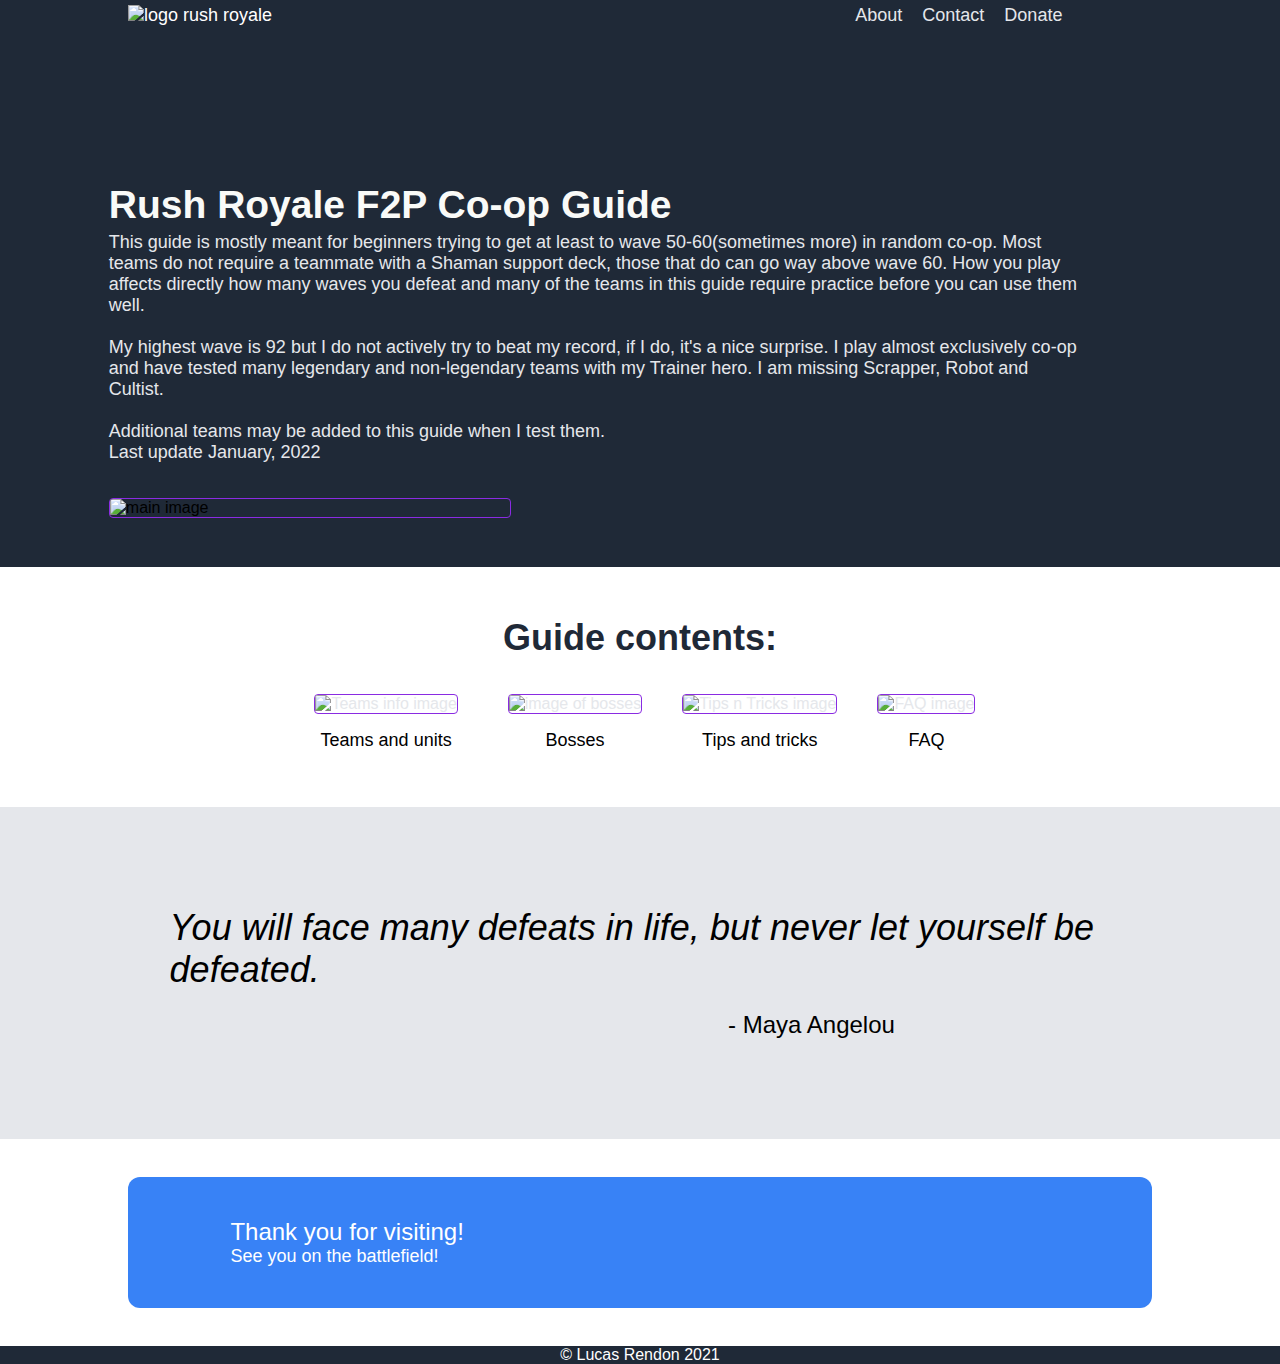
==== index.html @ 0fff792f "Add files via upload" ====
<!DOCTYPE html>
<html lang="en">
<head>
  <meta charset="UTF-8">
  <meta http-equiv="X-UA-Compatible" content="IE=edge">
  <meta name="viewport" content="width=device-width, initial-scale=1.0">
  <title>Rush Royale</title>
  <link rel="stylesheet" href="style.css">  
</head>

<body>
    <button onclick="topFunction()" id="myBtn" title="Go to top">Top</button>
    <div class="header-area">
      <div class="header">
        
        <div class="logo">
          <img src="images/rrlogo.png" alt="logo rush royale" style="width: 120px;">          
        </div>
        
        <!-- <div class="top-links"> -->
          <ul>
            <li><a href="about.html">About</a></li>
            <li><a href="contact.html">Contact</a></li>
            <!-- <li><a href="disclaimer.html">Disclaimer</a></li> 
            Rush Royale and associated Rush Royale images are copyright of MY.GAMES.

This content is not affiliated with, endorsed, sponsored, or specifically approved by MY.GAMES and MY.GAMES is not responsible for it.

Rushroyaledecks.net is not affiliated with Rush Royale and MY.GAMES.
            -->
            <li><a href="donate.html">Donate</a></li>
          </ul>
        <!-- </div>  -->
      </div>  
      
      <div class="awesome-area">  
        <div class="awesome-container">
          <div class="title">
            Rush Royale F2P Co-op Guide
          </div>
          <div class="title-text">
            This guide is mostly meant for beginners trying to get at least to wave 50-60(sometimes more) in random co-op. Most teams do not require a teammate with a Shaman support deck, those that do can go way above wave 60. How you play affects directly how many waves you defeat and many of the teams in this guide require practice before you can use them well. </br></br>
            
            My highest wave is 92 but I do not actively try to beat my record, if I do, it's a nice surprise. I play almost exclusively co-op and have tested many legendary and non-legendary teams with my Trainer hero. I am missing Scrapper, Robot and Cultist. </br></br>
            
            Additional teams may be added to this guide when I test them.</br>
            Last update January, 2022
          </div>          
          <!-- <a href="https://www.google.com" class="button top">Sign up</a> -->

        </div>      
        <img class="placeholder" src="images/rrmain.jpg" alt="main image" style=width:400px;">
      </div>
    </div>
    <div class="cards-container">
      <div class="text-random">
        Guide contents:
      </div>  
      <div class="card-section">        
        <div class="card-image-text">
          <a href="teams.html"><img class="card-image" src="images/5inq.jpg" alt="Teams info image" style="width:200px;"></a>
          <a href="teams.html"><div class="card-text">Teams and units</div></a>
        </div>
        <div class="card-image-text">     
          <a href="bosses.html"><img class="card-image" src="images/5bosses.jpg" alt="image of bosses" style="width:200px;"></a>                   
          <a href="bosses.html"><div class="card-text">Bosses </div></a>
        </div>
        <div class="card-image-text">
          <a href="tipstricks.html"><img class="card-image" src="images/goldreach.jpg" alt="Tips n Tricks image" style="width:200px;"></a>
          <a href="tipstricks.html"><div class="card-text">Tips and tricks</div></a>          
        </div>        
        <div class="card-image-text">
          <a href="faq.html"><img class="card-image" src="images/faq.jpg" alt="FAQ image" style="width:200px;"></a>                   
          <a href="faq.html"><div class="card-text">FAQ</div></a>
        </div>        
        <!-- <div class="card-image-text">
          <a href="links.html"><img class="card-image" src="images/rrwelcome.jpeg" alt="links image" style="width:200px;"></a>                   
          <a href="links.html"><div class="card-text">Links</div></a>
        </div> -->
      </div>
    </div>  
  <div class="quote-container">
      <div class="quote-text">
        You will face many defeats in life, but never let yourself be defeated.
      </div>
      <div class="quote-author">
        - Maya Angelou
      </div>
  </div>
  <div class="signup-area">
    <div class="signup-container">
      <div class="signup-text-container">
        <div class="signup-text1">
          Thank you for visiting!
        </div>  
        <div class="signup-text2">
          See you on the battlefield!
        </div>  
      </div>
      <!--<a href="https://www.google.com" class="button bot">Sign up</a> -->

      <a href="https://www.pokerstrategy.com/#uGZ7UV" target="_blank" rel="nofollow"><img src="https://www.pokerstrategy.com/media/tellafriend/en/Homepage/16-IBOxISO.png?referrer=TheBrood" alt="" border="0"></a>     

    </div>
  </div>
  <div class="footer">
    © Lucas Rendon 2021
  </div>  
  <script>
    //Get the button:
  mybutton = document.getElementById("myBtn");
  
  // When the user scrolls down 20px from the top of the document, show the button
  window.onscroll = function() {scrollFunction()};
  
  function scrollFunction() {
    if (document.body.scrollTop > 2000 || document.documentElement.scrollTop > 2000) {
      mybutton.style.display = "block";
    } else {
      mybutton.style.display = "none";
    }
  }
  
  // When the user clicks on the button, scroll to the top of the document
  function topFunction() {
    document.body.scrollTop = 0; // For Safari
    document.documentElement.scrollTop = 0; // For Chrome, Firefox, IE and Opera
  } 
  </script>
</body>
</html>
---- style.css ----
html, body {
  margin: 0;
  padding: 0;
/*{overflow-x: hidden;}*/
}

body {
    font-family: Robot, -apple-system, BlinkMacSystemFont, 'Segoe UI', Oxygen, Ubuntu, Cantarell, 'Open Sans', 'Helvetica Neue', sans-serif;
    min-height: 100vh;
    display: flex;
    flex-direction: column;
    /*width: 94%;*/
  }
  
  .header-area {
      display: flex;
      flex-direction: column;
      /*margin-bottom: 20px;*/
      /*padding-bottom: 20px;*/
      flex-wrap: wrap;
  }
  
  .logo {
    /* logo rush royale */    
    margin-top: 5px;
    margin-left: 10%;    
    margin-right: 5%;     
    /*align-items: center;*/
    /*justify-content: center;*/

  }

  .boss-images {    
    margin-top: 5px;
    margin-bottom: 5px;
    max-width: 200px;
    /*margin-left: 10%;    */
    /*margin-right: 5%; */
    /*align-items: center;*/
    /*justify-content: center;*/
  }

  .unit-icons { /* ************************************ */
    margin-top: 2px;
    /*margin-bottom: 2px;*/
    max-width: 70px;
  }

  .top-links {
    /*display: flex;*/
    /*list-style-type: none;*/
    /*margin-top: 0;*/
    /*padding: 0;      */
    /*gap: 20px;*/
    margin-right: 17%;
    /*text-align: center;*/
    /*flex-wrap: wrap;*/
    /*justify-content: center;*/
    /*flex-direction: row;*/
    /*display: inline-block;*/
    /*float: left;*/

  }

  ul {
      display: flex;
      list-style-type: none;
      margin-top: 5px;
      padding: 0;      
      gap: 20px;
      margin-right: 17%;
      flex-wrap: wrap;

      
      /******  height: 100px;
        display: flex;
        flex-direction: column;
        flex-wrap: wrap;*****/

      /*text-align: center;*/
      /*justify-content: center;*/
      /*flex-direction: row;*/
      /*display: inline-block;*/
      /*float: left;*/      
  }
  li { 
    list-style-type: none;
  }
  
  .header {
    display: flex;
    justify-content: space-between;
    font-size: 18px;
    background: #1f2937;
    color: white;
    gap: 10px;
    /*flex-wrap: wrap;*/
    /*flex-direction: column;*/
  }
  
  .awesome-area {
      display: flex;
      background: #1f2937;
      gap: 30px;
      padding: 3% 15% 3% 0;
      flex-wrap: wrap;
      justify-content: space-between;

  }
  
  .placeholder {
      height: 40%;
      margin-left: 10%;
      margin-bottom: 10px;
      /*margin-right: 17%; */
      /*border: none;  */
      max-width: 100%;
      /*max-height: 100%;*/
      /*display: block;*/
      border: 1px solid blueviolet;
      border-radius: 4px;
  }
  
  .awesome-container {
      display: flex;
      flex-direction: column;
      justify-content: start;
      margin-left: 10%;
      background: #1f2937;
      color: white;
      /*flex-wrap: wrap;*/
  }

  .teams-container {
    /*display: flex;*/
    border: 1px solid white;
    /*max-width: 100%;*/
}
  
  .title {
      /* Rush Royale co-op guide */
      display: flex;
      font-size: 39px;
      font-weight: 900;
      color: #F9FAF8;
      background: #1f2937;
      flex-wrap: wrap;
      margin-top: 60px;
      /*overflow: hidden;*/
  }
  
  .title-text {
      /* An unofficial guide */
      font-size: 18px;
      color: #e5e7eb;
      margin: 5px 0;
  }
  
  .button,
  .top {
      background-color: royalblue;
      /*border: none;*/
      color: white;
      padding: 15px 32px;
      text-align: center;
      text-decoration: none;
      /*display: inline-block;*/
      font-size: 16px;
      margin: 4px 2px;
      cursor: pointer;
      width: 100px;
      border-radius: 12px;
      /*flex-shrink: 0;*/
  }
  
  .text-random {
      /* Guide contents */
      font-size: 36px;
      font-weight: 900;
      color: #1F2937;
      text-align: center;
      margin-top: 20px;
  }
  
  .cards-container {
      display: flex;
      flex-direction: column;
      justify-content: center;
      align-items: center;
      padding: 30px 120px;
  }
  
  .card-section {
    display: flex;
    justify-content: center;
    gap:40px;
    padding: 10px;
    flex-wrap: wrap;
  }
  
  .card-image-text {
    /*display: flex;  */
    /*flex-direction: column;*/
    /*align-content: center;*/
    text-align: center;
    margin-top: 25px;
    /*width: 310px;*/
    /*border: 1px solid blueviolet;
    border-radius: 4px;*/
  }  

  .card-image {
    /*display: flex;  */
    /*flex-direction: column;*/
    /*align-content: center;*/    
    /*margin-top: 25px;*/
    width: 200px;
    border: 1px solid blueviolet;
    border-radius: 4px;
  }

  .team-image {    
    width: 200px;
    /*border: 1px solid blueviolet;*/
    border-radius: 4px;
  }

  .card-text {
    padding: 16px;
    font-size: 18px;
    color: black;
  }

  .boss-waves-area {
    display: flex;
    flex-direction: row;  
    margin-right: 10px;
    flex-wrap: wrap;
    /*border: 1px solid white;    */
    gap: 10px;
  }

  .team-icons-area { /* ************************************ */
    display: flex;
    flex-direction: row;  
    margin-right: 10px;
    margin-bottom: 30px;
    flex-wrap: wrap;
    /*border: 1px solid white;*/
    gap: 10px;
  }

  .boss-waves {    
    border: 1px solid blueviolet;
    border-radius: 4px;
    padding: 4px 14px;    
    margin-top: 10px;
    /*margin-right: 10px;*/
    width: 190px;
    /*text-align: center;*/
  }
  
  /*img {
    border: 1px solid blueviolet;
    border-radius: 4px;
  }*/
  
  a {
    text-decoration: none;
    color: #e5e7eb;
  }
  
  .quote-container {
      background: #E5E7EB;
      display: flex;
      flex-direction: column;
      justify-content: center;
      align-items: center;
      padding: 100px 150px;
  }
  
  .quote-text {
      font-size: 36px;
      font-style: italic;
      font-weight: 100;
      padding-left: 2%;
      /*margin-left: 15%;
      margin-right: 13%;
      text-align: left;*/
  }
  
  .quote-author {
      font-size: 24px;
      text-align: right;
      margin-top: 20px;
      margin-left: 35%;
  }
  
  .signup-area {
      display: flex;
      padding: 3% 10%;
      color: white;
  }
  
  .signup-container {
      display: flex;
      background: #3882F6;
      padding: 4% 10%;
      flex: 1;
      justify-content: space-between;
      border-radius: 12px;
      gap: 5px;
      flex-wrap: wrap;
  }
  
  .signup-text-container {
      display: flex;
      flex-direction: column;
      align-self: center;
      /*flex-wrap: wrap;*/

  }
  
  .signup-text1 {
      font-size: 24px;
  }
  
  .signup-text2 {
      font-size: 18px;
  }
  
  .button.bot {
      border: solid white;
      height: 22px;
      align-self: center;
      /*justify-content: center;*/
  }
  
  .footer {
      /* Copyright */
    display: flex;
    align-items: center;
    justify-content: center;
    background: #1f2937;
    color: white;
  }

  #myBtn {
    display: none; /* Hidden by default */
    position: fixed; /* Fixed/sticky position */
    bottom: 5px; /* Place the button at the bottom of the page */
    right: 5px; /* Place the button 30px from the right */
    z-index: 99; /* Make sure it does not overlap */
    border: none; /* Remove borders */
    outline: none; /* Remove outline */
    background-color: red; /* Set a background color */
    color: white; /* Text color */
    cursor: pointer; /* Add a mouse pointer on hover */
    padding: 5px; /* Some padding */
    border-radius: 7px; /* Rounded corners */
    font-size: 15px; /* Increase font size */
  }
  
  #myBtn:hover {
    background-color: #555; /* Add a dark-grey background on hover */
  }
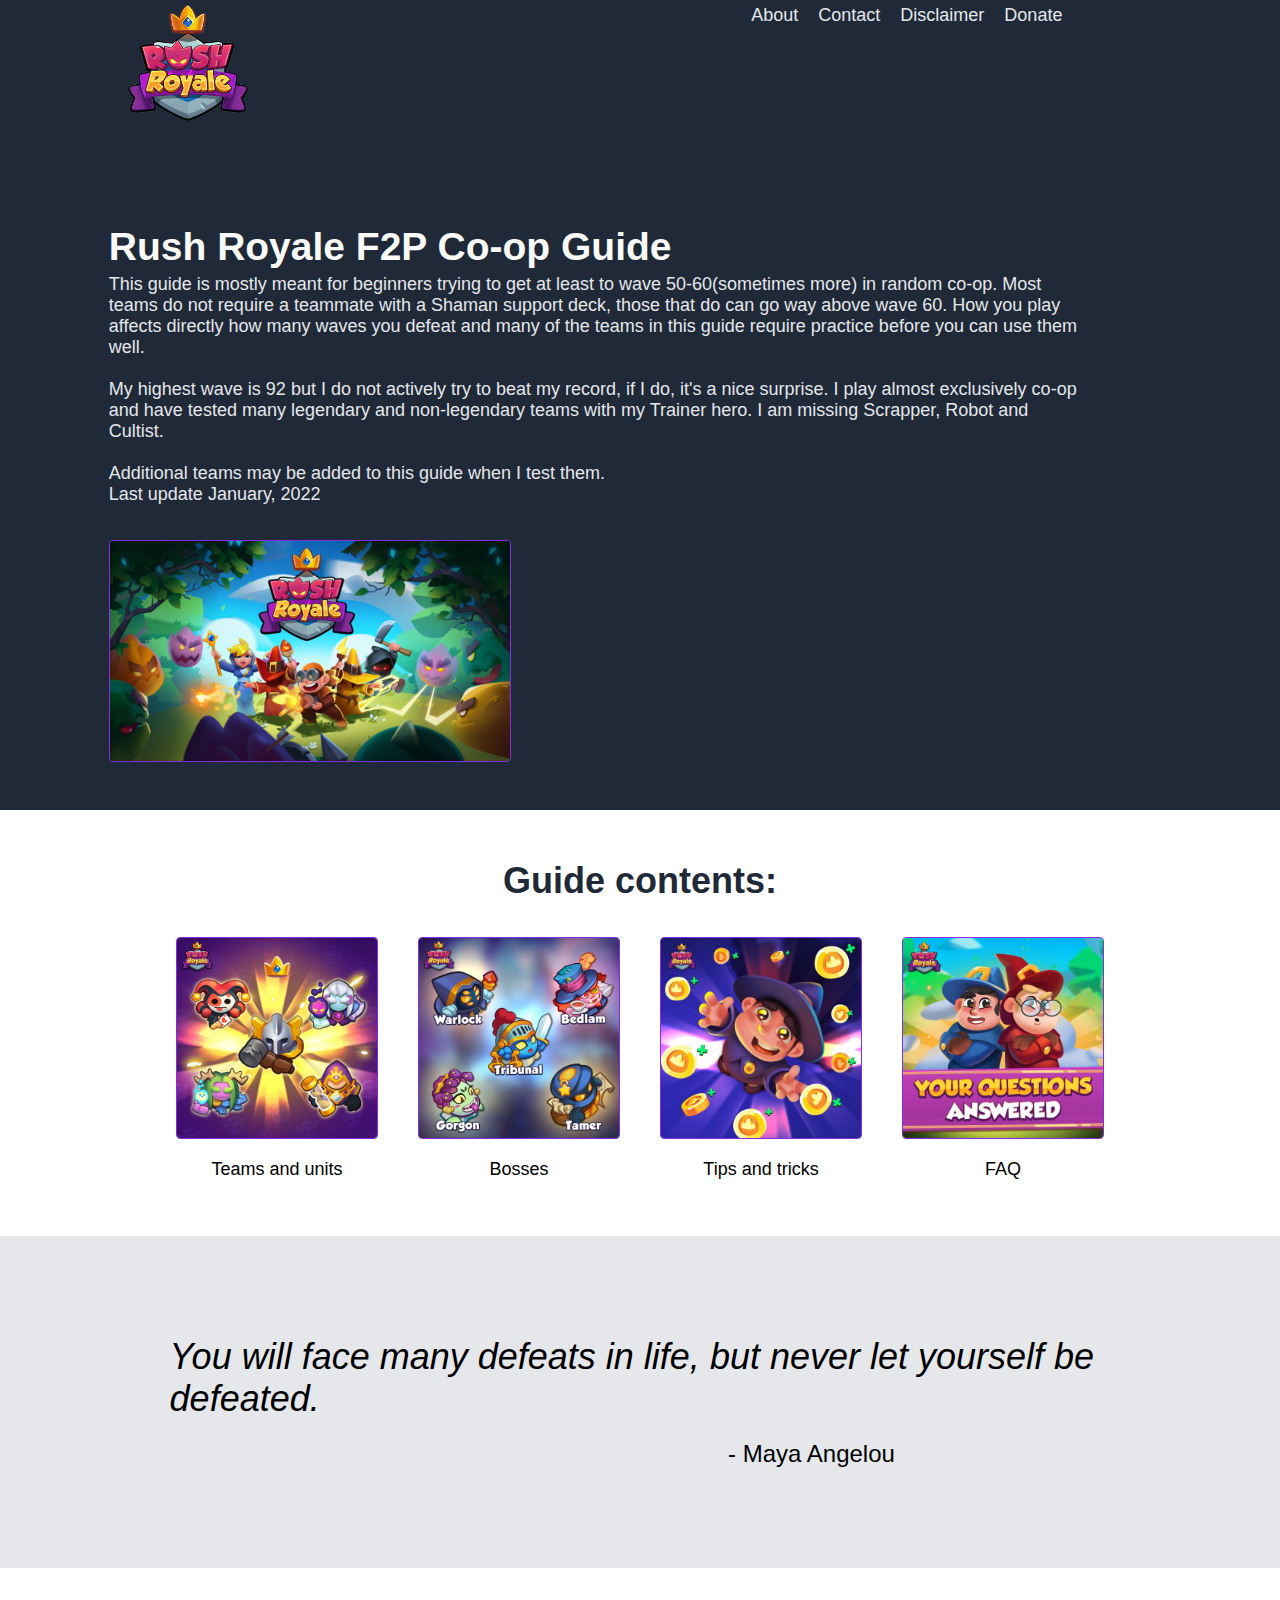
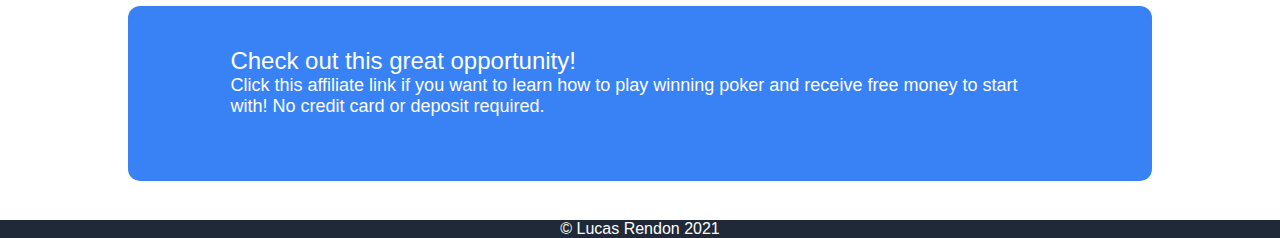
==== commit abda7c4a: "Add files via upload" ====
--- a/index.html
+++ b/index.html
@@ -16,21 +16,14 @@
         <div class="logo">
           <img src="images/rrlogo.png" alt="logo rush royale" style="width: 120px;">          
         </div>
-        
-        <!-- <div class="top-links"> -->
+                
           <ul>
             <li><a href="about.html">About</a></li>
             <li><a href="contact.html">Contact</a></li>
-            <!-- <li><a href="disclaimer.html">Disclaimer</a></li> 
-            Rush Royale and associated Rush Royale images are copyright of MY.GAMES.
-
-This content is not affiliated with, endorsed, sponsored, or specifically approved by MY.GAMES and MY.GAMES is not responsible for it.
-
-Rushroyaledecks.net is not affiliated with Rush Royale and MY.GAMES.
-            -->
+            <li><a href="disclaimer.html">Disclaimer</a></li>
             <li><a href="donate.html">Donate</a></li>
           </ul>
-        <!-- </div>  -->
+        
       </div>  
       
       <div class="awesome-area">  
@@ -91,10 +84,10 @@
     <div class="signup-container">
       <div class="signup-text-container">
         <div class="signup-text1">
-          Thank you for visiting!
+          Check out this great opportunity!
         </div>  
         <div class="signup-text2">
-          See you on the battlefield!
+          Click this affiliate link if you want to learn how to play winning poker and receive free money to start with! No credit card or deposit required.
         </div>  
       </div>
       <!--<a href="https://www.google.com" class="button bot">Sign up</a> -->
--- a/style.css
+++ b/style.css
@@ -41,9 +41,15 @@
   }
 
   .unit-icons { /* ************************************ */
-    margin-top: 2px;
+    /*margin-top: 2px;*/
     /*margin-bottom: 2px;*/
     max-width: 70px;
+  }
+
+  .screenshots { /* ************************************ */
+    margin-top: 2px;
+    margin-bottom: 30px;
+    max-width: 270px;
   }
 
   .top-links {
@@ -244,7 +250,7 @@
     display: flex;
     flex-direction: row;  
     margin-right: 10px;
-    margin-bottom: 30px;
+    margin-bottom: 10px;
     flex-wrap: wrap;
     /*border: 1px solid white;*/
     gap: 10px;
@@ -323,6 +329,11 @@
   
   .signup-text1 {
       font-size: 24px;
+  }
+
+  .faq-text {
+    font-size: 24px;
+    color: yellow;
   }
   
   .signup-text2 {
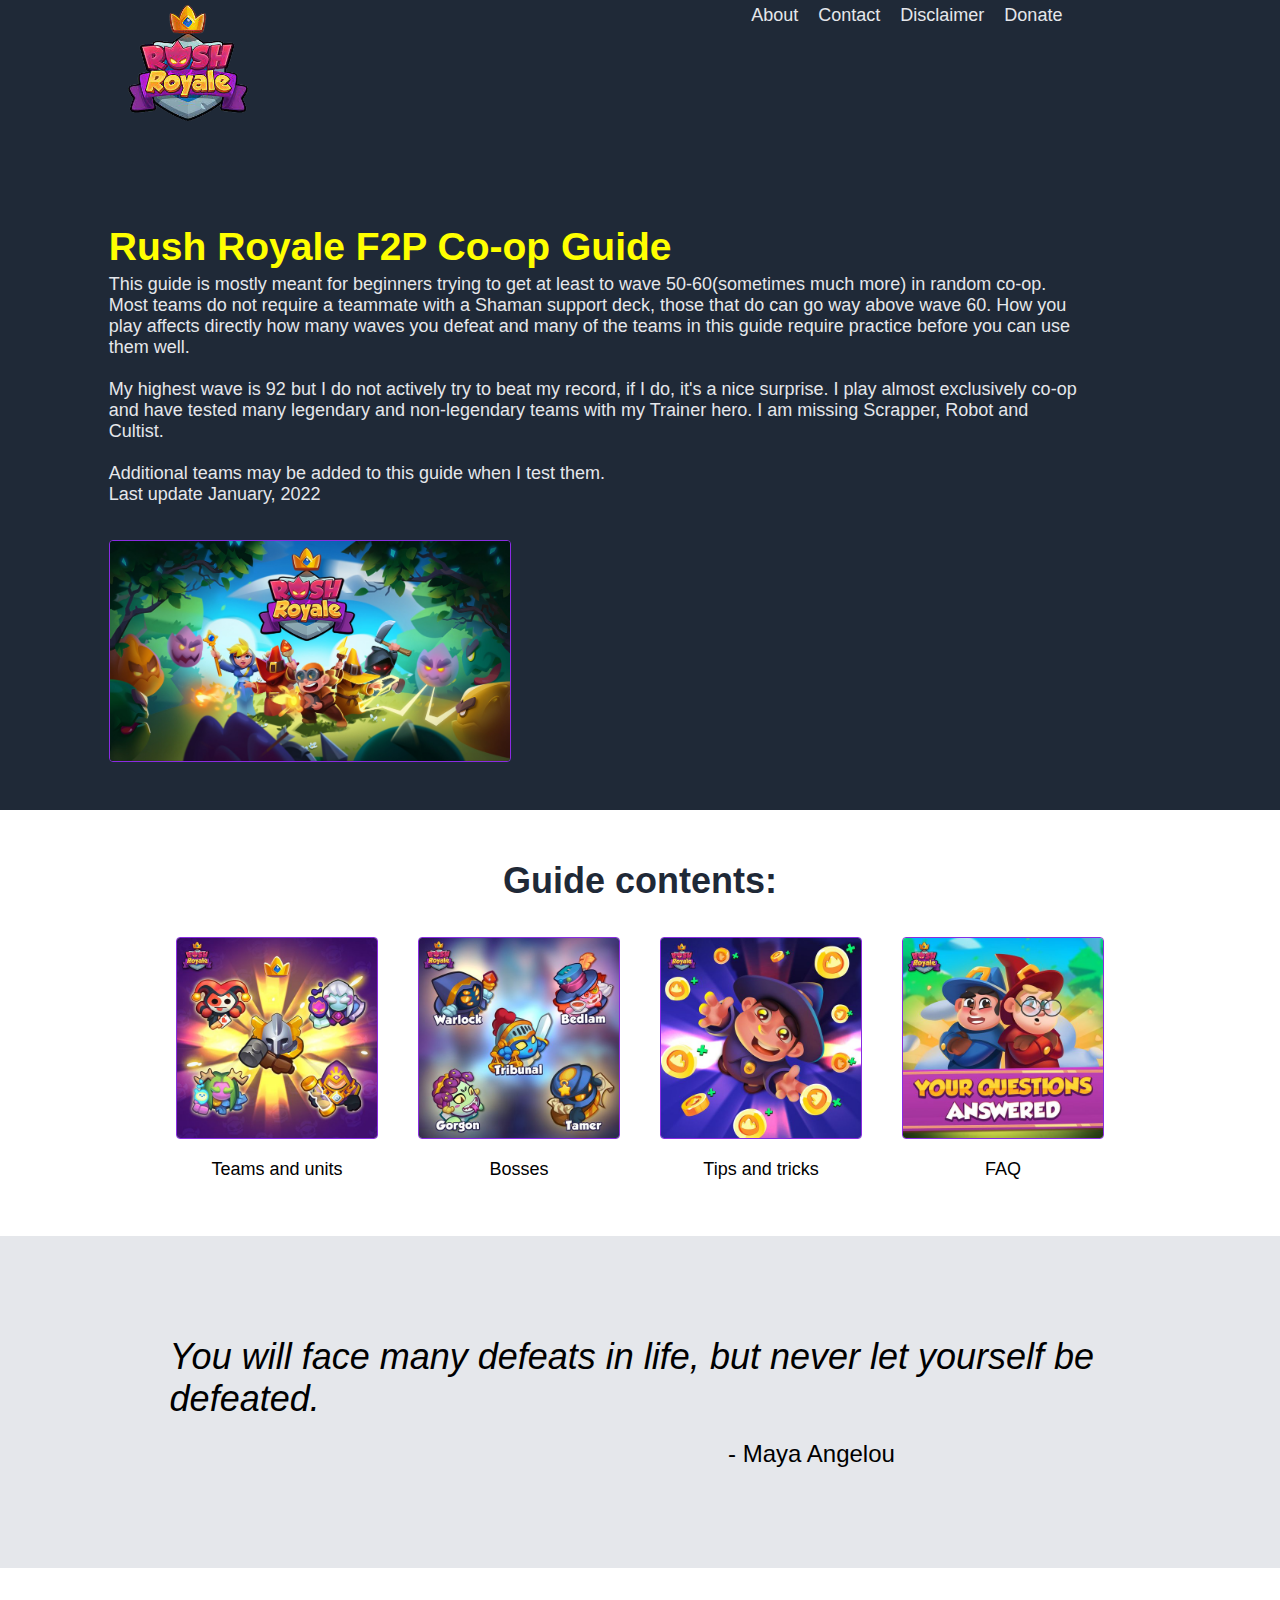
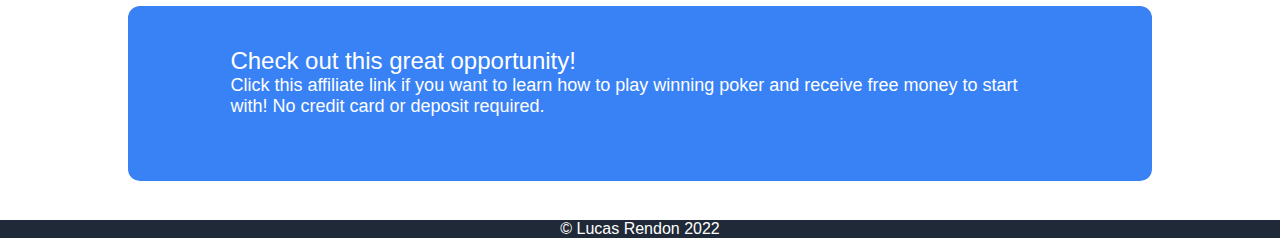
==== commit 682ae181: "Adds screenshots and minor changes" ====
--- a/index.html
+++ b/index.html
@@ -32,7 +32,7 @@
             Rush Royale F2P Co-op Guide
           </div>
           <div class="title-text">
-            This guide is mostly meant for beginners trying to get at least to wave 50-60(sometimes more) in random co-op. Most teams do not require a teammate with a Shaman support deck, those that do can go way above wave 60. How you play affects directly how many waves you defeat and many of the teams in this guide require practice before you can use them well. </br></br>
+            This guide is mostly meant for beginners trying to get at least to wave 50-60(sometimes much more) in random co-op. Most teams do not require a teammate with a Shaman support deck, those that do can go way above wave 60. How you play affects directly how many waves you defeat and many of the teams in this guide require practice before you can use them well. </br></br>
             
             My highest wave is 92 but I do not actively try to beat my record, if I do, it's a nice surprise. I play almost exclusively co-op and have tested many legendary and non-legendary teams with my Trainer hero. I am missing Scrapper, Robot and Cultist. </br></br>
             
@@ -97,7 +97,7 @@
     </div>
   </div>
   <div class="footer">
-    © Lucas Rendon 2021
+    © Lucas Rendon 2022
   </div>  
   <script>
     //Get the button:
--- a/style.css
+++ b/style.css
@@ -148,7 +148,8 @@
       display: flex;
       font-size: 39px;
       font-weight: 900;
-      color: #F9FAF8;
+      /*color: #F9FAF8;*/
+      color: yellow;
       background: #1f2937;
       flex-wrap: wrap;
       margin-top: 60px;
